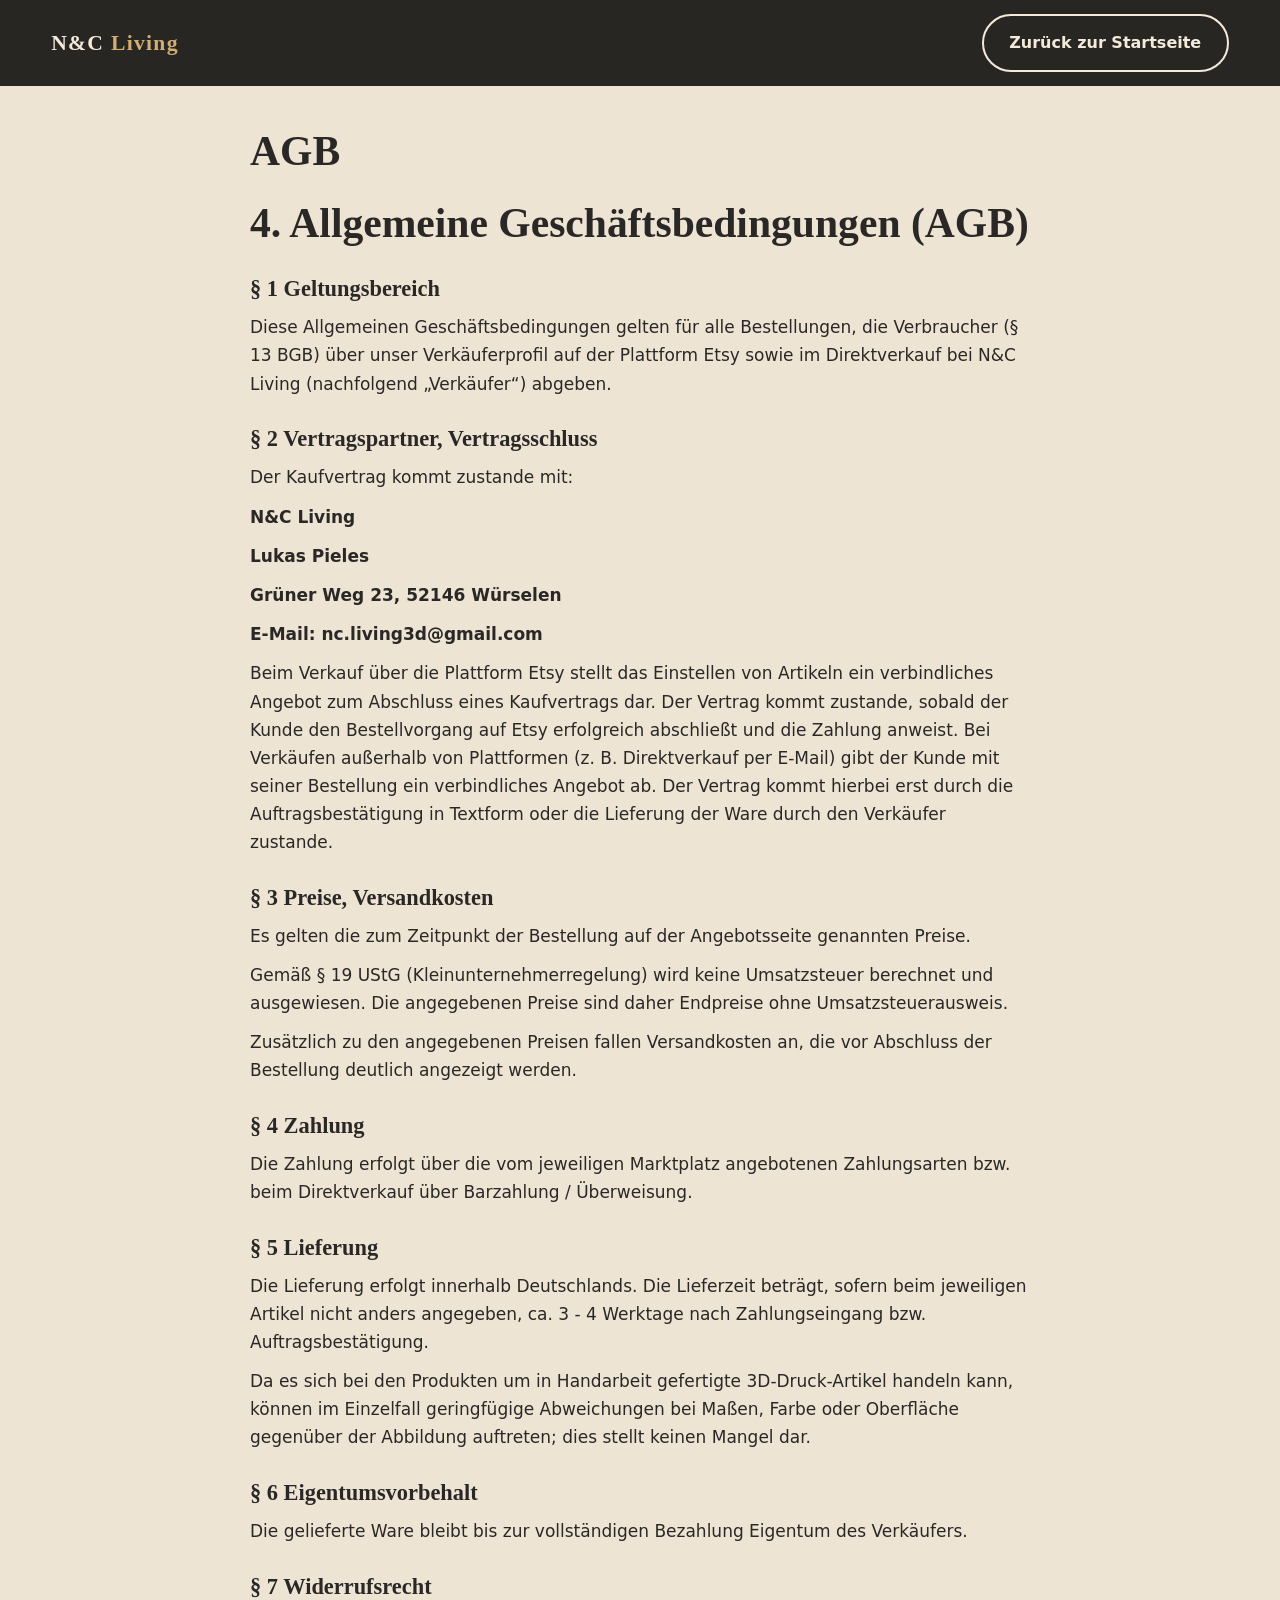
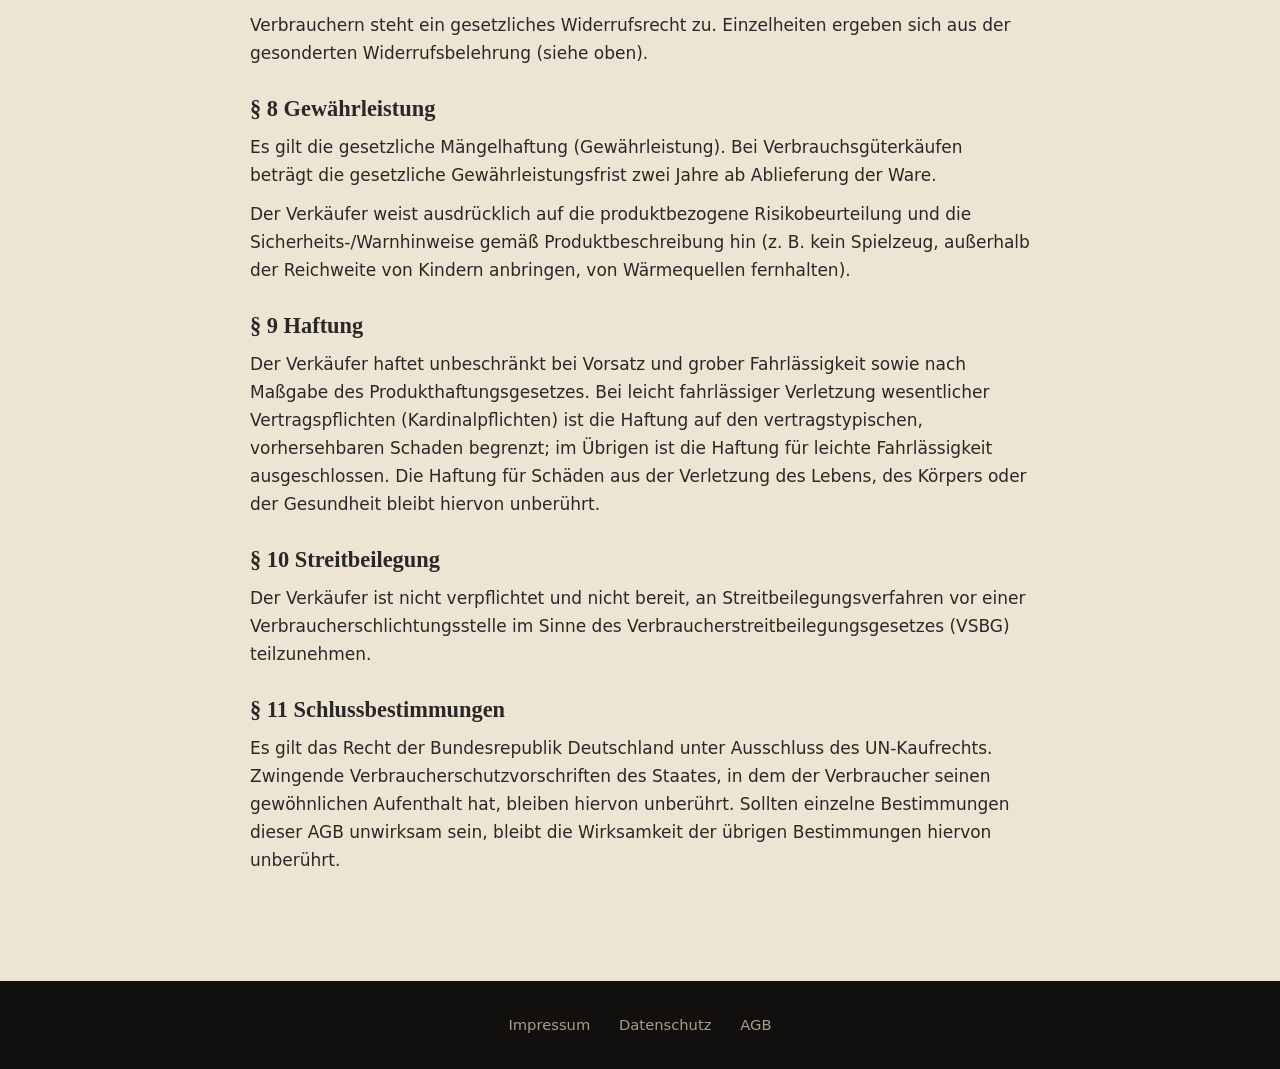
==== agb.html @ c2dffd03 "Add files via upload" ====
<!doctype html><html lang="de"><head><meta charset="utf-8"><meta name="viewport" content="width=device-width,initial-scale=1"><meta name="robots" content="noindex"><title>AGB – N&amp;C Living</title><link rel="stylesheet" href="style.css"></head><body class="legal"><header class="bar solid"><a class="brand" href="index.html">N&amp;C <span>Living</span></a><a class="btn ghost" href="index.html">Zurück zur Startseite</a></header><main class="doc"><h1>AGB</h1><h1>
4. Allgemeine Geschäftsbedingungen (AGB)</h1>
<h2>
§ 1 Geltungsbereich</h2>
<p>Diese Allgemeinen
Geschäftsbedingungen gelten für alle Bestellungen, die Verbraucher
(§ 13 BGB) über unser Verkäuferprofil auf der Plattform Etsy sowie
im Direktverkauf bei N&amp;C Living (nachfolgend „Verkäufer“)
abgeben.</p>
<h2>
§ 2 Vertragspartner, Vertragsschluss</h2>
<p>Der Kaufvertrag
kommt zustande mit:</p>
<p><b>N&amp;C Living</b></p>
<p><b>Lukas Pieles</b></p>
<p><b>Grüner Weg 23,
52146 Würselen</b></p>
<p><b>E-Mail:
nc.living3d@gmail.com</b></p>
<p>Beim Verkauf über die Plattform Etsy
stellt das Einstellen von Artikeln ein verbindliches Angebot zum
Abschluss eines Kaufvertrags dar. Der Vertrag kommt zustande, sobald
der Kunde den Bestellvorgang auf Etsy erfolgreich abschließt und die
Zahlung anweist. Bei Verkäufen außerhalb von Plattformen (z. B.
Direktverkauf per E-Mail) gibt der Kunde mit seiner Bestellung ein
verbindliches Angebot ab. Der Vertrag kommt hierbei erst durch die
Auftragsbestätigung in Textform oder die Lieferung der Ware durch
den Verkäufer zustande.</p>
<h2>
§ 3 Preise, Versandkosten</h2>
<p>Es gelten die zum
Zeitpunkt der Bestellung auf der Angebotsseite genannten Preise.</p>
<p>Gemäß § 19 UStG
(Kleinunternehmerregelung) wird keine Umsatzsteuer berechnet und
ausgewiesen. Die angegebenen Preise sind daher Endpreise ohne
Umsatzsteuerausweis.</p>
<p>Zusätzlich zu den
angegebenen Preisen fallen Versandkosten an, die vor Abschluss der
Bestellung deutlich angezeigt werden.</p>
<h2>
§ 4 Zahlung</h2>
<p>Die Zahlung
erfolgt über die vom jeweiligen Marktplatz angebotenen Zahlungsarten
bzw. beim Direktverkauf über Barzahlung / Überweisung.</p>
<h2>
§ 5 Lieferung</h2>
<p>Die Lieferung
erfolgt innerhalb Deutschlands. Die Lieferzeit beträgt, sofern beim
jeweiligen Artikel nicht anders angegeben, ca. 3 - 4 Werktage nach
Zahlungseingang bzw. Auftragsbestätigung.</p>
<p>Da es sich bei den
Produkten um in Handarbeit gefertigte 3D-Druck-Artikel handeln kann,
können im Einzelfall geringfügige Abweichungen bei Maßen, Farbe
oder Oberfläche gegenüber der Abbildung auftreten; dies stellt
keinen Mangel dar.</p>
<h2>
§ 6 Eigentumsvorbehalt</h2>
<p>Die gelieferte
Ware bleibt bis zur vollständigen Bezahlung Eigentum des Verkäufers.</p>
<h2>
§ 7 Widerrufsrecht</h2>
<p>Verbrauchern steht
ein gesetzliches Widerrufsrecht zu. Einzelheiten ergeben sich aus der
gesonderten Widerrufsbelehrung (siehe oben).</p>
<h2>
§ 8 Gewährleistung</h2>
<p>Es gilt die
gesetzliche Mängelhaftung (Gewährleistung). Bei
Verbrauchsgüterkäufen beträgt die gesetzliche Gewährleistungsfrist
zwei Jahre ab Ablieferung der Ware.</p>
<p>Der Verkäufer
weist ausdrücklich auf die produktbezogene Risikobeurteilung und die
Sicherheits-/Warnhinweise gemäß Produktbeschreibung hin (z. B. kein
Spielzeug, außerhalb der Reichweite von Kindern anbringen, von
Wärmequellen fernhalten).</p>
<h2>
§ 9 Haftung</h2>
<p>Der Verkäufer
haftet unbeschränkt bei Vorsatz und grober Fahrlässigkeit sowie
nach Maßgabe des Produkthaftungsgesetzes. Bei leicht fahrlässiger
Verletzung wesentlicher Vertragspflichten (Kardinalpflichten) ist die
Haftung auf den vertragstypischen, vorhersehbaren Schaden begrenzt;
im Übrigen ist die Haftung für leichte Fahrlässigkeit
ausgeschlossen. Die Haftung für Schäden aus der Verletzung des
Lebens, des Körpers oder der Gesundheit bleibt hiervon unberührt.</p>
<h2>
§ 10 Streitbeilegung</h2>
<p>Der Verkäufer ist
nicht verpflichtet und nicht bereit, an Streitbeilegungsverfahren vor
einer Verbraucherschlichtungsstelle im Sinne des
Verbraucherstreitbeilegungsgesetzes (VSBG) teilzunehmen.</p>
<h2>
§ 11 Schlussbestimmungen</h2>
<p>Es gilt das Recht
der Bundesrepublik Deutschland unter Ausschluss des UN-Kaufrechts.
Zwingende Verbraucherschutzvorschriften des Staates, in dem der
Verbraucher seinen gewöhnlichen Aufenthalt hat, bleiben hiervon
unberührt. Sollten einzelne Bestimmungen dieser AGB unwirksam sein,
bleibt die Wirksamkeit der übrigen Bestimmungen hiervon unberührt.</p>
</main><footer class="foot"><a href="impressum.html">Impressum</a><a href="datenschutz.html">Datenschutz</a><a href="agb.html">AGB</a></footer></body></html>
---- style.css ----
:root{--cream:#eee4d4;--sand:#e2d3bc;--ink:#2a2826;--coal:#1c1a18;--tan:#b58f62;--gold:#d2ae72;--brown:#5a4330;--serif:Georgia,"Iowan Old Style","Palatino Linotype",serif;--sans:system-ui,-apple-system,"Segoe UI",Roboto,sans-serif}
*{box-sizing:border-box;margin:0}html{scroll-behavior:smooth;scroll-padding-top:70px}
body{font:17px/1.65 var(--sans);color:var(--ink);background:var(--cream)}
img{max-width:100%;display:block}a{color:inherit}
:focus-visible{outline:3px solid var(--tan);outline-offset:3px}
h1,h2,h3{font-family:var(--serif);font-weight:600;line-height:1.15}
h2{font-size:clamp(2rem,4.6vw,3.4rem);margin-bottom:1rem}
.wrap{width:min(1120px,92%);margin:auto}
section{padding:clamp(4rem,9vw,8rem) 0}
.lead{max-width:60ch;font-size:1.15rem;color:#4b4640}
.progress{position:fixed;inset:0 auto auto 0;height:4px;width:100%;transform-origin:0 50%;transform:scaleX(0);background:repeating-linear-gradient(90deg,var(--tan) 0 6px,var(--gold) 6px 12px);z-index:60}
.bar{position:fixed;inset:0 0 auto;display:flex;justify-content:space-between;align-items:center;padding:.9rem 4%;z-index:50;transition:.3s}
.bar.solid,.bar.on{background:rgba(28,26,24,.94);backdrop-filter:blur(8px);color:#f3eadb}
.brand{font:600 1.35rem var(--serif);text-decoration:none;letter-spacing:.06em}.brand span{color:var(--gold)}
.bar nav{display:flex;gap:1.6rem}.bar nav a{text-decoration:none;font-size:.95rem}.bar nav a:hover{color:var(--gold)}
.btn{display:inline-block;padding:.85rem 1.6rem;border-radius:999px;background:var(--coal);color:#f3eadb;text-decoration:none;font-weight:600;border:2px solid var(--coal);transition:.25s;cursor:pointer;font-size:1rem}
.btn:hover{background:var(--tan);border-color:var(--tan);transform:translateY(-2px)}
.btn.gold{background:var(--gold);border-color:var(--gold);color:var(--coal)}.btn.gold:hover{background:#f0cf94}
.btn.ghost{background:transparent;color:inherit;border-color:currentColor}.btn.ghost:hover{background:var(--gold);color:var(--coal);border-color:var(--gold)}
/* Hero */
.hero{min-height:100svh;display:grid;place-items:center;text-align:center;padding:7rem 0 4rem;position:relative;overflow:hidden;background:repeating-linear-gradient(0deg,rgba(90,67,48,.05) 0 2px,transparent 2px 7px),radial-gradient(circle at 50% 35%,#f6efe3,var(--cream) 70%)}
.hero .logo{width:min(520px,80vw);margin:auto;mix-blend-mode:multiply;position:relative;clip-path:inset(0 0 100% 0);animation:print 2.6s cubic-bezier(.6,.1,.3,1) .3s forwards}
.hero .scan{position:absolute;left:50%;width:min(560px,86vw);height:3px;background:var(--tan);box-shadow:0 0 18px var(--gold);translate:-50% 0;opacity:0;animation:scan 2.6s cubic-bezier(.6,.1,.3,1) .3s}
@keyframes print{to{clip-path:inset(0)}}
@keyframes scan{0%{top:calc(50% - 300px);opacity:1}92%{opacity:1}100%{top:calc(50% + 220px);opacity:0}}
.hero .in{opacity:0;animation:fade 1s ease 2.6s forwards}@keyframes fade{to{opacity:1}}
.hero p{font:italic 1.3rem var(--serif);margin:.4rem 0 1.8rem;color:var(--brown)}
.hero .cta{display:flex;gap:1rem;justify-content:center;flex-wrap:wrap}
.hero .down{position:absolute;bottom:1.4rem;left:50%;translate:-50% 0;width:1px;height:46px;background:linear-gradient(var(--tan),transparent);animation:drip 2s infinite}
@keyframes drip{50%{height:20px}}
/* Über uns */
.about{display:grid;grid-template-columns:1.1fr .9fr;gap:clamp(2rem,6vw,5rem);align-items:center}
.photo{position:relative;border-radius:6px;overflow:hidden;box-shadow:0 30px 60px -25px rgba(42,40,38,.55)}
.photo img{width:100%;aspect-ratio:1;object-fit:cover;scale:1.15;transition:translate .1s linear}
/* Vorteile (dunkel) */
.dark{background:var(--coal);color:#efe5d3;background-image:repeating-linear-gradient(-55deg,rgba(210,174,114,.04) 0 2px,transparent 2px 9px)}
.dark h2{color:#fff}.dark .lead{color:#cbbfa9}
.feat{display:grid;grid-template-columns:repeat(auto-fit,minmax(230px,1fr));gap:1px;background:rgba(210,174,114,.25);margin-top:3rem;border:1px solid rgba(210,174,114,.25)}
.feat div{background:var(--coal);padding:2rem 1.6rem}
.feat h3{font-size:1.3rem;color:var(--gold);margin-bottom:.5rem}.feat p{color:#cbbfa9;font-size:.98rem}
/* Produkte */
.filter{display:flex;gap:.6rem;flex-wrap:wrap;margin:1.6rem 0 2.2rem}
.filter button{font:inherit;padding:.45rem 1.1rem;border-radius:999px;border:1.5px solid var(--brown);background:transparent;cursor:pointer;transition:.2s}
.filter button.act,.filter button:hover{background:var(--brown);color:#f3eadb}
.grid{display:grid;grid-template-columns:repeat(auto-fill,minmax(250px,1fr));gap:1.6rem}
.card{background:#f8f2e8;border-radius:6px;overflow:hidden;box-shadow:0 10px 30px -18px rgba(42,40,38,.6);transition:.35s;cursor:zoom-in;text-align:left;border:0;font:inherit;color:inherit;padding:0}
.card:hover{transform:translateY(-6px);box-shadow:0 26px 40px -20px rgba(42,40,38,.6)}
.card .im{aspect-ratio:1;background:repeating-linear-gradient(0deg,var(--sand) 0 3px,#e9dcc6 3px 7px);display:grid;place-items:center;overflow:hidden;font:italic 1rem var(--serif);color:var(--brown)}
.card img{width:100%;height:100%;object-fit:cover;transition:scale .6s}.card:hover img{scale:1.06}
.card .tx{padding:1.1rem 1.3rem 1.4rem}.card h3{font-size:1.25rem}.card small{color:var(--tan);font-weight:600}.card p{font-size:.95rem;margin-top:.3rem}
.card a{font-weight:600;font-size:.92rem;display:inline-block;margin-top:.6rem}
.lb{position:fixed;inset:0;background:rgba(20,18,16,.92);display:none;place-items:center;z-index:80;padding:5vw;cursor:zoom-out}.lb.open{display:grid}.lb img{max-height:88vh;border-radius:6px}
/* Ablauf */
.steps{display:grid;grid-template-columns:repeat(auto-fit,minmax(200px,1fr));gap:2rem;margin-top:3rem;counter-reset:s;position:relative}
.steps div{counter-increment:s;padding-top:1.6rem;border-top:3px solid var(--gold);position:relative}
.steps div::before{content:counter(s);position:absolute;top:-1.05rem;left:0;background:var(--coal);color:var(--gold);width:2rem;height:2rem;border-radius:50%;display:grid;place-items:center;font:600 .95rem var(--serif)}
.steps h3{font-size:1.2rem;color:#fff;margin:.4rem 0}.steps p{color:#cbbfa9;font-size:.96rem}
/* Pflege */
.care{display:grid;grid-template-columns:repeat(auto-fit,minmax(260px,1fr));gap:1.6rem;margin-top:2.4rem}
.care div{padding:1.6rem;border-left:3px solid var(--tan);background:#f6efe3}.care h3{font-size:1.2rem;margin-bottom:.5rem}.care li{margin:.35rem 0 0 1.1rem;font-size:.96rem}
/* Kaufen & Kontakt */
.shops{display:grid;grid-template-columns:repeat(auto-fit,minmax(230px,1fr));gap:1.4rem;margin-top:2.4rem}
.shop{display:block;padding:1.8rem;border:1px solid rgba(210,174,114,.45);text-decoration:none;transition:.3s;border-radius:6px}
.shop:hover{background:var(--gold);color:var(--coal);transform:translateY(-4px)}.shop b{font:600 1.5rem var(--serif);display:block}
.contact{text-align:center}.contact .lead{margin:0 auto 2rem}.contact .cta{display:flex;gap:1rem;justify-content:center;flex-wrap:wrap}
.addr{margin-top:2.4rem;color:var(--brown);font-size:.98rem}
.wa{position:fixed;right:1.2rem;bottom:1.2rem;z-index:55;width:58px;height:58px;border-radius:50%;background:#25d366;display:grid;place-items:center;box-shadow:0 8px 24px rgba(0,0,0,.35);transition:.25s}.wa:hover{scale:1.1}.wa svg{width:30px;fill:#fff}
.foot{background:#12100f;color:#a99d88;text-align:center;padding:2rem 4%;font-size:.92rem}.foot a{margin:0 .9rem;text-decoration:none}.foot a:hover{color:var(--gold)}.foot p{margin-top:.6rem}
.rv{opacity:0;translate:0 28px;transition:opacity .9s,translate .9s}.rv.in{opacity:1;translate:0 0}
/* Rechtstexte */
.doc{width:min(780px,90%);margin:auto;padding:8rem 0 4rem}.doc h1{font-size:2.6rem;margin-bottom:1.5rem}.doc p{margin:.7rem 0}.doc h2,.doc h3{font-size:1.4rem;margin:1.8rem 0 .4rem}.doc a{color:var(--brown)}.legal{background:var(--cream)}.legal .foot{margin-top:2rem}
@media(max-width:800px){.about{grid-template-columns:1fr}.bar nav{display:none}}
@media(prefers-reduced-motion:reduce){*{animation:none!important;transition:none!important}.hero .logo{clip-path:none}.hero .in,.rv{opacity:1;translate:0}.hero .scan{display:none}}
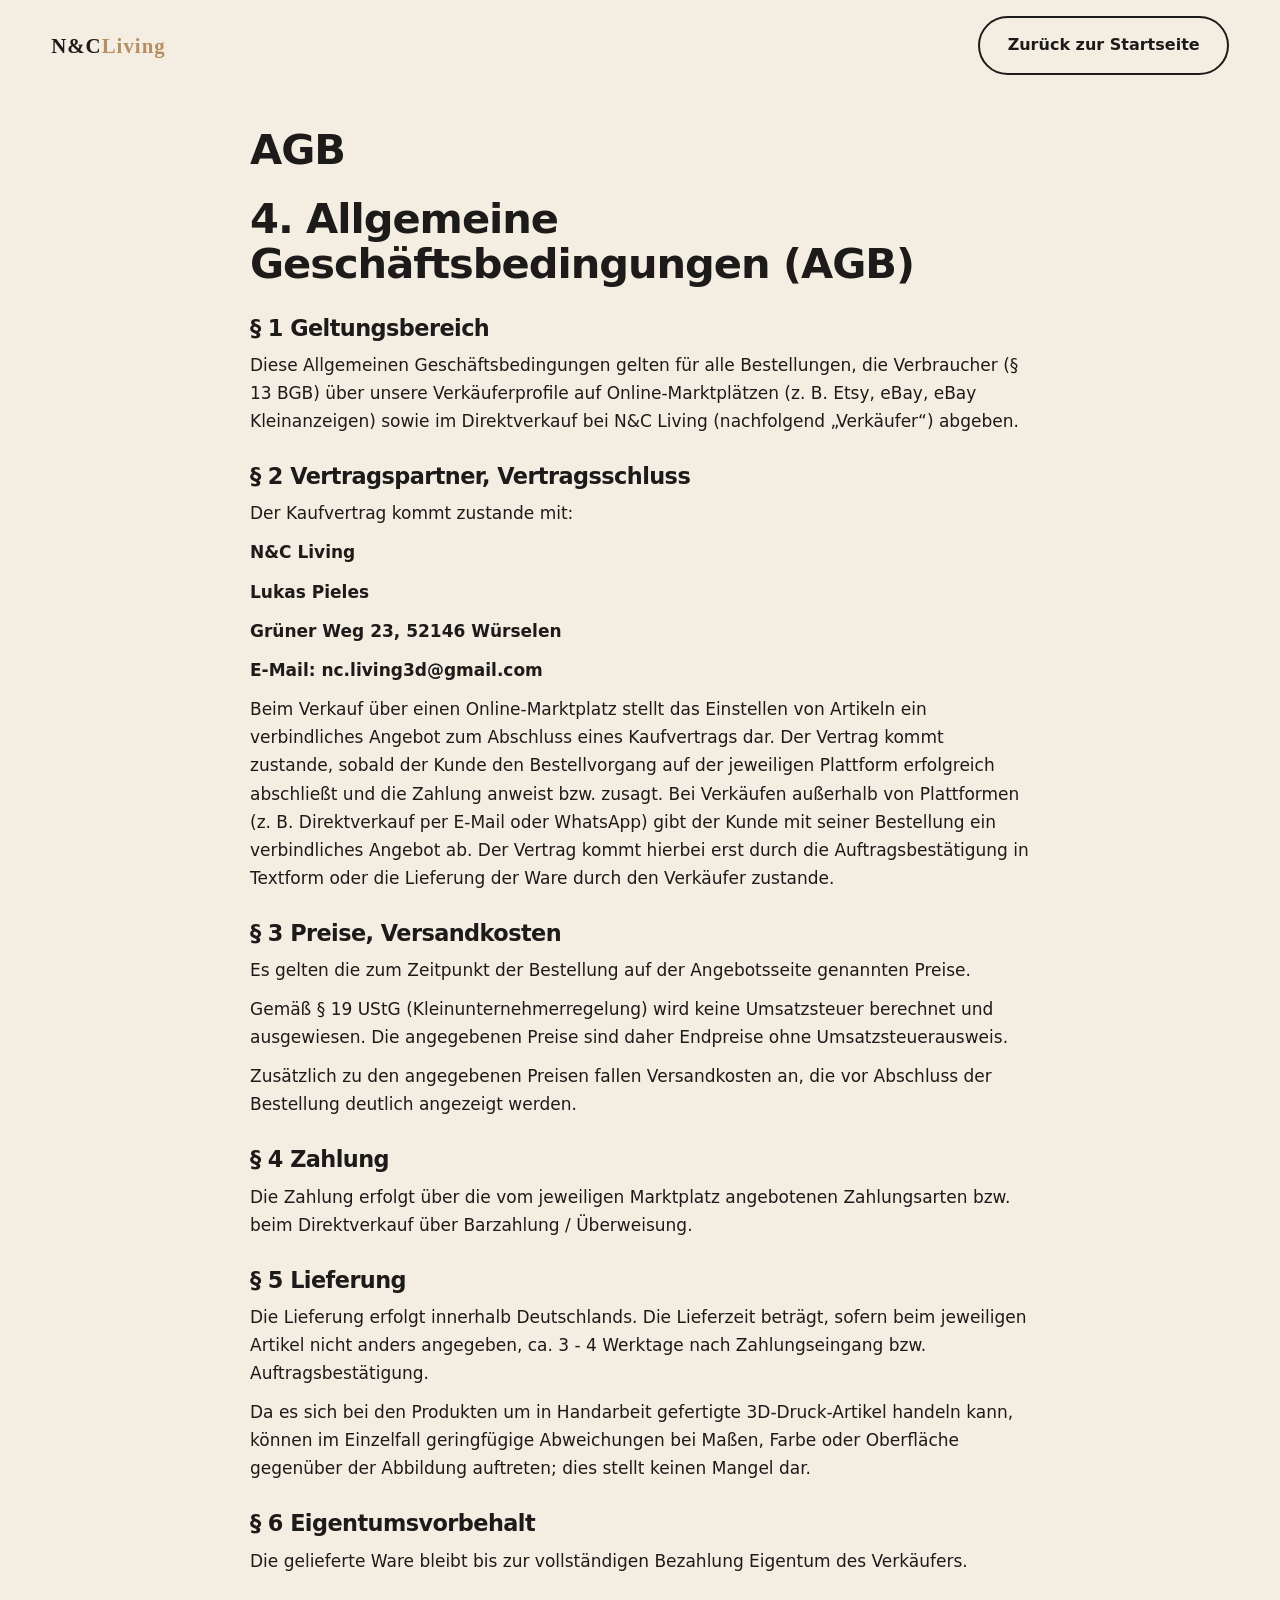
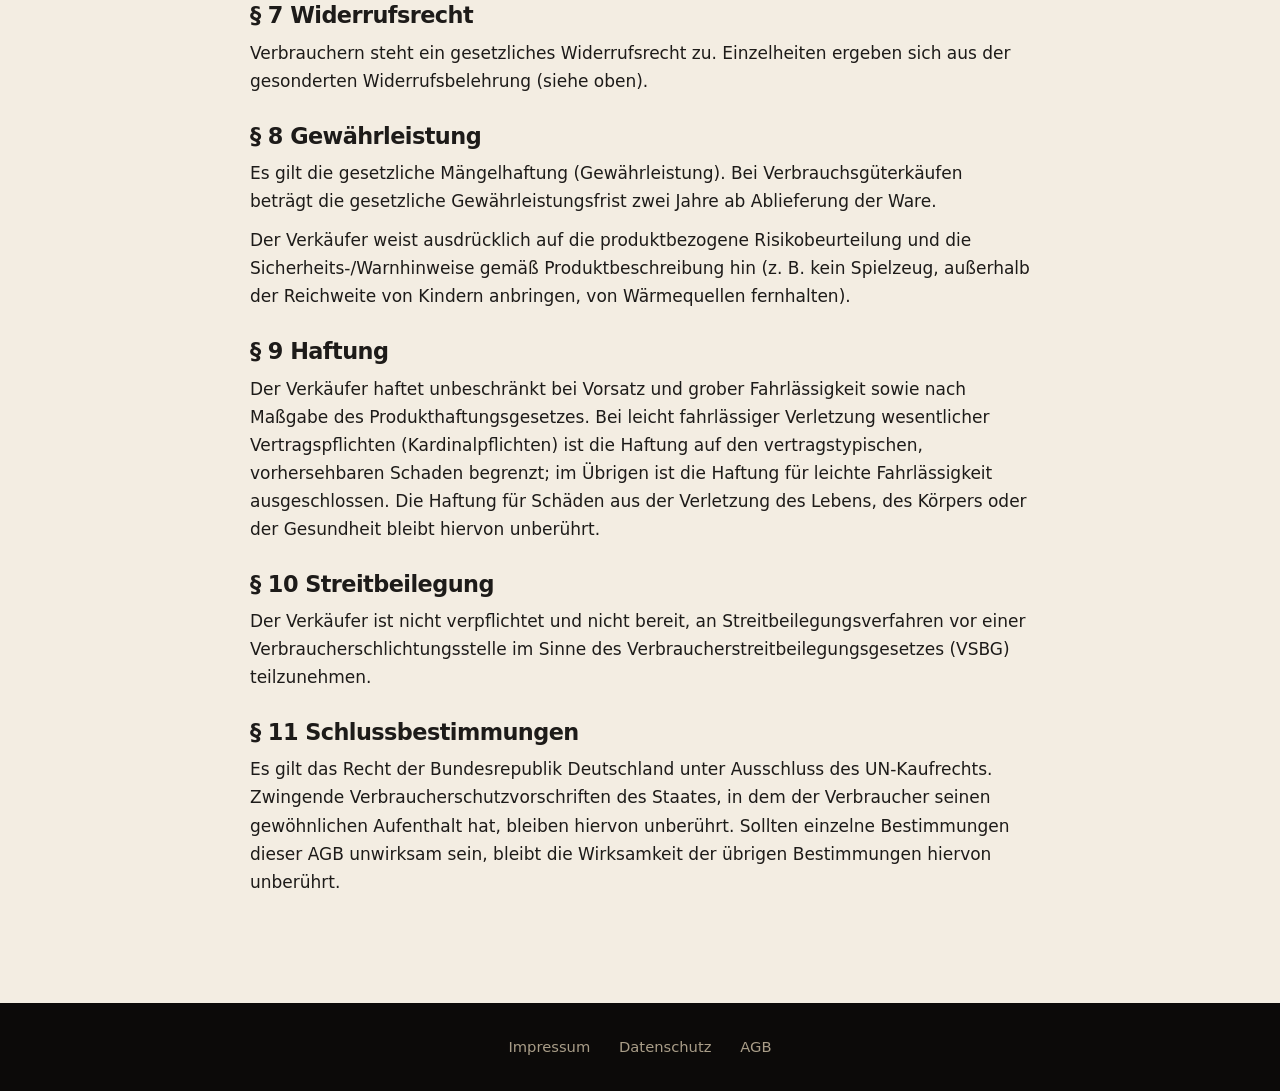
==== commit 7732c1a6: "Add files via upload" ====
--- a/agb.html
+++ b/agb.html
@@ -4,7 +4,8 @@
 § 1 Geltungsbereich</h2>
 <p>Diese Allgemeinen
 Geschäftsbedingungen gelten für alle Bestellungen, die Verbraucher
-(§ 13 BGB) über unser Verkäuferprofil auf der Plattform Etsy sowie
+(§ 13 BGB) über unsere Verkäuferprofile auf Online-Marktplätzen
+(z.&nbsp;B. Etsy, eBay, eBay Kleinanzeigen) sowie
 im Direktverkauf bei N&amp;C Living (nachfolgend „Verkäufer“)
 abgeben.</p>
 <h2>
@@ -17,12 +18,13 @@
 52146 Würselen</b></p>
 <p><b>E-Mail:
 nc.living3d@gmail.com</b></p>
-<p>Beim Verkauf über die Plattform Etsy
+<p>Beim Verkauf über einen Online-Marktplatz
 stellt das Einstellen von Artikeln ein verbindliches Angebot zum
 Abschluss eines Kaufvertrags dar. Der Vertrag kommt zustande, sobald
-der Kunde den Bestellvorgang auf Etsy erfolgreich abschließt und die
-Zahlung anweist. Bei Verkäufen außerhalb von Plattformen (z. B.
-Direktverkauf per E-Mail) gibt der Kunde mit seiner Bestellung ein
+der Kunde den Bestellvorgang auf der jeweiligen Plattform erfolgreich
+abschließt und die Zahlung anweist bzw. zusagt. Bei Verkäufen
+außerhalb von Plattformen (z. B. Direktverkauf per E-Mail oder
+WhatsApp) gibt der Kunde mit seiner Bestellung ein
 verbindliches Angebot ab. Der Vertrag kommt hierbei erst durch die
 Auftragsbestätigung in Textform oder die Lieferung der Ware durch
 den Verkäufer zustande.</p>
--- a/style.css
+++ b/style.css
@@ -1,73 +1,148 @@
-:root{--cream:#eee4d4;--sand:#e2d3bc;--ink:#2a2826;--coal:#1c1a18;--tan:#b58f62;--gold:#d2ae72;--brown:#5a4330;--serif:Georgia,"Iowan Old Style","Palatino Linotype",serif;--sans:system-ui,-apple-system,"Segoe UI",Roboto,sans-serif}
-*{box-sizing:border-box;margin:0}html{scroll-behavior:smooth;scroll-padding-top:70px}
-body{font:17px/1.65 var(--sans);color:var(--ink);background:var(--cream)}
+:root{--cream:#f3ede2;--sand:#e2d3bc;--ink:#1d1b19;--coal:#111;--tan:#b58f62;--gold:#d2ae72;--brown:#5a4330;--serif:Georgia,"Iowan Old Style","Palatino Linotype",serif;--sans:-apple-system,"SF Pro Display",system-ui,"Segoe UI",Roboto,sans-serif;--r:22px}
+*{box-sizing:border-box;margin:0}html{scroll-behavior:smooth;scroll-padding-top:76px}
+body{font:17px/1.65 var(--sans);color:var(--ink);background:var(--cream);-webkit-font-smoothing:antialiased}
 img{max-width:100%;display:block}a{color:inherit}
 :focus-visible{outline:3px solid var(--tan);outline-offset:3px}
-h1,h2,h3{font-family:var(--serif);font-weight:600;line-height:1.15}
-h2{font-size:clamp(2rem,4.6vw,3.4rem);margin-bottom:1rem}
+h1,h2,h3{font-family:var(--sans);font-weight:800;letter-spacing:-.025em;line-height:1.08}
+h1{font-size:clamp(2.5rem,6vw,4.3rem);margin-bottom:1.1rem}
+h2{font-size:clamp(2.1rem,5vw,3.6rem);margin-bottom:1rem;font-weight:700}
+.eyebrow{font:700 .82rem/1 var(--sans);letter-spacing:.14em;text-transform:uppercase;color:var(--tan);margin-bottom:1rem}
 .wrap{width:min(1120px,92%);margin:auto}
-section{padding:clamp(4rem,9vw,8rem) 0}
-.lead{max-width:60ch;font-size:1.15rem;color:#4b4640}
-.progress{position:fixed;inset:0 auto auto 0;height:4px;width:100%;transform-origin:0 50%;transform:scaleX(0);background:repeating-linear-gradient(90deg,var(--tan) 0 6px,var(--gold) 6px 12px);z-index:60}
-.bar{position:fixed;inset:0 0 auto;display:flex;justify-content:space-between;align-items:center;padding:.9rem 4%;z-index:50;transition:.3s}
-.bar.solid,.bar.on{background:rgba(28,26,24,.94);backdrop-filter:blur(8px);color:#f3eadb}
-.brand{font:600 1.35rem var(--serif);text-decoration:none;letter-spacing:.06em}.brand span{color:var(--gold)}
-.bar nav{display:flex;gap:1.6rem}.bar nav a{text-decoration:none;font-size:.95rem}.bar nav a:hover{color:var(--gold)}
-.btn{display:inline-block;padding:.85rem 1.6rem;border-radius:999px;background:var(--coal);color:#f3eadb;text-decoration:none;font-weight:600;border:2px solid var(--coal);transition:.25s;cursor:pointer;font-size:1rem}
-.btn:hover{background:var(--tan);border-color:var(--tan);transform:translateY(-2px)}
+section{padding:clamp(4.5rem,10vw,9rem) 0}
+.lead{max-width:56ch;font-size:1.2rem;color:#57524b;font-weight:400}
+.progress{position:fixed;inset:0 auto auto 0;height:3px;width:100%;transform-origin:0 50%;transform:scaleX(0);background:linear-gradient(90deg,var(--tan),var(--gold));z-index:60}
+.bar{position:fixed;inset:0 0 auto;display:flex;justify-content:space-between;align-items:center;padding:1rem 4%;z-index:50;transition:.35s}
+.bar.on{background:rgba(243,237,226,.75);backdrop-filter:saturate(180%) blur(16px);box-shadow:0 1px 0 rgba(0,0,0,.06)}
+.brand{font:600 1.3rem var(--serif);text-decoration:none;letter-spacing:.05em;display:flex;align-items:center}.brand span{color:var(--tan)}
+.brand-logo{height:42px;width:auto;display:block}
+.bar nav{display:flex;gap:1.7rem}.bar nav a{text-decoration:none;font-size:.95rem;font-weight:500;opacity:.8;transition:.2s}.bar nav a:hover{opacity:1}
+.btn{display:inline-block;padding:.9rem 1.7rem;border-radius:999px;background:var(--coal);color:#f3eadb;text-decoration:none;font-weight:600;border:2px solid var(--coal);transition:.3s cubic-bezier(.2,.8,.2,1);cursor:pointer;font-size:1rem}
+.btn:hover{background:var(--tan);border-color:var(--tan);transform:translateY(-2px) scale(1.02)}
 .btn.gold{background:var(--gold);border-color:var(--gold);color:var(--coal)}.btn.gold:hover{background:#f0cf94}
 .btn.ghost{background:transparent;color:inherit;border-color:currentColor}.btn.ghost:hover{background:var(--gold);color:var(--coal);border-color:var(--gold)}
+.icon-btn{display:inline-flex;align-items:center;gap:.4rem;padding:.65rem 1.1rem .65rem .9rem}
+.icon-btn svg{width:19px;height:19px;fill:currentColor;flex:none}
+.icon-btn span{font-size:.92rem}
+@media(max-width:360px){.icon-btn span{display:none}.icon-btn{padding:.7rem;border-radius:50%}}
 /* Hero */
-.hero{min-height:100svh;display:grid;place-items:center;text-align:center;padding:7rem 0 4rem;position:relative;overflow:hidden;background:repeating-linear-gradient(0deg,rgba(90,67,48,.05) 0 2px,transparent 2px 7px),radial-gradient(circle at 50% 35%,#f6efe3,var(--cream) 70%)}
-.hero .logo{width:min(520px,80vw);margin:auto;mix-blend-mode:multiply;position:relative;clip-path:inset(0 0 100% 0);animation:print 2.6s cubic-bezier(.6,.1,.3,1) .3s forwards}
-.hero .scan{position:absolute;left:50%;width:min(560px,86vw);height:3px;background:var(--tan);box-shadow:0 0 18px var(--gold);translate:-50% 0;opacity:0;animation:scan 2.6s cubic-bezier(.6,.1,.3,1) .3s}
-@keyframes print{to{clip-path:inset(0)}}
-@keyframes scan{0%{top:calc(50% - 300px);opacity:1}92%{opacity:1}100%{top:calc(50% + 220px);opacity:0}}
-.hero .in{opacity:0;animation:fade 1s ease 2.6s forwards}@keyframes fade{to{opacity:1}}
-.hero p{font:italic 1.3rem var(--serif);margin:.4rem 0 1.8rem;color:var(--brown)}
-.hero .cta{display:flex;gap:1rem;justify-content:center;flex-wrap:wrap}
-.hero .down{position:absolute;bottom:1.4rem;left:50%;translate:-50% 0;width:1px;height:46px;background:linear-gradient(var(--tan),transparent);animation:drip 2s infinite}
+.hero{position:relative;overflow:hidden;background:var(--cream);padding:9.5rem 0 5rem}
+.aura{position:absolute;inset:-10%;z-index:0;background:radial-gradient(38% 32% at 22% 20%,rgba(210,174,114,.45),transparent 70%),radial-gradient(42% 36% at 82% 30%,rgba(181,143,98,.35),transparent 70%),radial-gradient(50% 42% at 50% 90%,rgba(90,67,48,.16),transparent 70%);filter:blur(40px);animation:drift 22s ease-in-out infinite alternate}
+@keyframes drift{to{transform:translate(2%,-3%) scale(1.06)}}
+.hero-grid{position:relative;z-index:1;display:grid;grid-template-columns:1.05fr .95fr;gap:clamp(2rem,6vw,4.5rem);align-items:center;text-align:left}
+.hero-copy em{font-style:normal;color:var(--tan)}
+.hero .lead{font-size:1.15rem}
+.hero .cta{display:flex;gap:1rem;flex-wrap:wrap;margin-top:.4rem}
+.hero-art{position:relative}
+.hero-art .shot{width:100%;height:auto;display:block;border-radius:28px;box-shadow:0 40px 80px -30px rgba(20,15,10,.45)}
+.hero .down{position:absolute;bottom:1.4rem;left:50%;translate:-50% 0;width:1px;height:46px;background:linear-gradient(var(--tan),transparent);animation:drip 2s infinite;z-index:1}
 @keyframes drip{50%{height:20px}}
+@media(max-width:900px){.hero-grid{grid-template-columns:1fr;text-align:center}.hero .cta{justify-content:center}}
 /* Über uns */
-.about{display:grid;grid-template-columns:1.1fr .9fr;gap:clamp(2rem,6vw,5rem);align-items:center}
-.photo{position:relative;border-radius:6px;overflow:hidden;box-shadow:0 30px 60px -25px rgba(42,40,38,.55)}
-.photo img{width:100%;aspect-ratio:1;object-fit:cover;scale:1.15;transition:translate .1s linear}
+.story{max-width:62ch;margin:auto;text-align:center}
+.story .eyebrow{display:block}
+.stats{display:flex;gap:2.4rem;justify-content:center;flex-wrap:wrap;margin-top:2.6rem;padding-top:2.2rem;border-top:1px solid rgba(90,67,48,.18)}
+.stats div{text-align:center}.stats b{display:block;font:700 1.3rem var(--sans);letter-spacing:-.01em}.stats span{font-size:.85rem;color:#78715f;text-transform:uppercase;letter-spacing:.06em}
+/* Familie/Haustiere */
+.fam-grid{display:grid;grid-template-columns:repeat(auto-fit,minmax(280px,1fr));gap:1.6rem;margin-top:3rem}
+.fam-card{background:#fbf7f0;border-radius:var(--r);padding:2.4rem;box-shadow:0 20px 40px -28px rgba(30,25,20,.35);transition:.35s cubic-bezier(.2,.8,.2,1)}
+@media(hover:hover){.fam-card:hover{transform:translateY(-6px);box-shadow:0 30px 50px -25px rgba(30,25,20,.4)}}
+.fam-ic{width:52px;height:52px;border-radius:16px;background:linear-gradient(145deg,var(--gold),var(--tan));display:grid;place-items:center;margin-bottom:1.2rem}
+.fam-ic svg{width:26px;height:26px;fill:#241d15}
+.fam-card h3{font-size:1.3rem;margin-bottom:.5rem}.fam-card p{color:#57524b;font-size:.98rem}
 /* Vorteile (dunkel) */
-.dark{background:var(--coal);color:#efe5d3;background-image:repeating-linear-gradient(-55deg,rgba(210,174,114,.04) 0 2px,transparent 2px 9px)}
-.dark h2{color:#fff}.dark .lead{color:#cbbfa9}
-.feat{display:grid;grid-template-columns:repeat(auto-fit,minmax(230px,1fr));gap:1px;background:rgba(210,174,114,.25);margin-top:3rem;border:1px solid rgba(210,174,114,.25)}
-.feat div{background:var(--coal);padding:2rem 1.6rem}
-.feat h3{font-size:1.3rem;color:var(--gold);margin-bottom:.5rem}.feat p{color:#cbbfa9;font-size:.98rem}
+.dark{background:radial-gradient(120% 100% at 50% -10%,#231c14,var(--coal) 55%);color:#efe5d3}
+.dark h2{color:#fff}.dark .lead{color:#bcb2a0}
+.feat{display:grid;grid-template-columns:repeat(auto-fit,minmax(230px,1fr));gap:1rem;margin-top:3rem}
+.feat div{background:rgba(255,255,255,.04);border:1px solid rgba(255,255,255,.08);border-radius:var(--r);padding:2rem 1.7rem;transition:.35s}
+@media(hover:hover){.feat div:hover{background:rgba(255,255,255,.07);transform:translateY(-4px)}}
+.feat h3{font-size:1.3rem;color:var(--gold);margin-bottom:.5rem}.feat p{color:#bcb2a0;font-size:.98rem}
 /* Produkte */
 .filter{display:flex;gap:.6rem;flex-wrap:wrap;margin:1.6rem 0 2.2rem}
-.filter button{font:inherit;padding:.45rem 1.1rem;border-radius:999px;border:1.5px solid var(--brown);background:transparent;cursor:pointer;transition:.2s}
+.filter button{font:inherit;padding:.5rem 1.2rem;border-radius:999px;border:1.5px solid var(--brown);background:transparent;cursor:pointer;transition:.25s;font-weight:500}
 .filter button.act,.filter button:hover{background:var(--brown);color:#f3eadb}
 .grid{display:grid;grid-template-columns:repeat(auto-fill,minmax(250px,1fr));gap:1.6rem}
-.card{background:#f8f2e8;border-radius:6px;overflow:hidden;box-shadow:0 10px 30px -18px rgba(42,40,38,.6);transition:.35s;cursor:zoom-in;text-align:left;border:0;font:inherit;color:inherit;padding:0}
-.card:hover{transform:translateY(-6px);box-shadow:0 26px 40px -20px rgba(42,40,38,.6)}
-.card .im{aspect-ratio:1;background:repeating-linear-gradient(0deg,var(--sand) 0 3px,#e9dcc6 3px 7px);display:grid;place-items:center;overflow:hidden;font:italic 1rem var(--serif);color:var(--brown)}
+.card{background:#fbf7f0;border-radius:var(--r);overflow:hidden;box-shadow:0 16px 34px -22px rgba(30,25,20,.4);transition:.4s cubic-bezier(.2,.8,.2,1);cursor:zoom-in;text-align:left;border:0;font:inherit;color:inherit;padding:0}
+.card:hover{transform:translateY(-8px);box-shadow:0 34px 50px -24px rgba(30,25,20,.45)}
+.card .im{aspect-ratio:1;background:linear-gradient(160deg,var(--sand),#efe2c9);display:grid;place-items:center;overflow:hidden;font:italic 1rem var(--serif);color:var(--brown);position:relative}
+.card .im .count{position:absolute;right:.6rem;bottom:.6rem;background:rgba(17,17,17,.72);color:#f3eadb;font:600 .78rem var(--sans);padding:.25rem .55rem;border-radius:999px;letter-spacing:.02em}
 .card img{width:100%;height:100%;object-fit:cover;transition:scale .6s}.card:hover img{scale:1.06}
-.card .tx{padding:1.1rem 1.3rem 1.4rem}.card h3{font-size:1.25rem}.card small{color:var(--tan);font-weight:600}.card p{font-size:.95rem;margin-top:.3rem}
+.card .tx{padding:1.2rem 1.4rem 1.5rem}.card h3{font-size:1.25rem}.card small{color:var(--tan);font-weight:600}.card p{font-size:.95rem;margin-top:.3rem;color:#57524b}
 .card a{font-weight:600;font-size:.92rem;display:inline-block;margin-top:.6rem}
-.lb{position:fixed;inset:0;background:rgba(20,18,16,.92);display:none;place-items:center;z-index:80;padding:5vw;cursor:zoom-out}.lb.open{display:grid}.lb img{max-height:88vh;border-radius:6px}
-/* Ablauf */
-.steps{display:grid;grid-template-columns:repeat(auto-fit,minmax(200px,1fr));gap:2rem;margin-top:3rem;counter-reset:s;position:relative}
-.steps div{counter-increment:s;padding-top:1.6rem;border-top:3px solid var(--gold);position:relative}
-.steps div::before{content:counter(s);position:absolute;top:-1.05rem;left:0;background:var(--coal);color:var(--gold);width:2rem;height:2rem;border-radius:50%;display:grid;place-items:center;font:600 .95rem var(--serif)}
-.steps h3{font-size:1.2rem;color:#fff;margin:.4rem 0}.steps p{color:#cbbfa9;font-size:.96rem}
+.lb{position:fixed;inset:0;background:rgba(15,12,10,.94);display:none;place-items:center;z-index:80;padding:5vw;cursor:default}.lb.open{display:grid}.lb img{max-height:88vh;border-radius:var(--r);cursor:zoom-out}
+.lb-nav{position:fixed;top:50%;translate:0 -50%;width:52px;height:52px;border-radius:50%;border:0;background:rgba(255,255,255,.12);color:#fff;font-size:1.8rem;line-height:1;display:none;place-items:center;cursor:pointer;transition:.2s}
+.lb-nav:hover{background:rgba(255,255,255,.24)}
+.lb-prev{left:1.2rem}.lb-next{right:1.2rem}
+.lb-count{position:fixed;bottom:1.4rem;left:50%;translate:-50% 0;color:#cbbfa9;font:600 .85rem var(--sans);letter-spacing:.04em}
+/* Ablauf – spektakulär */
+.process{position:relative;overflow:hidden}
+.printer-anim{position:absolute;top:2.5rem;left:50%;translate:-50% 0;width:min(600px,90%);opacity:.5;pointer-events:none;z-index:0}
+.printer-anim svg{width:100%;height:auto;overflow:visible}
+.printer-anim .rail{stroke:rgba(210,174,114,.3);stroke-width:1.5}
+.printer-anim .head{fill:var(--gold);animation:head-move 3.6s cubic-bezier(.45,0,.55,1) infinite}
+.printer-anim .head rect:last-child{fill:rgba(210,174,114,.5)}
+@keyframes head-move{0%,100%{transform:translateX(30px)}50%{transform:translateX(570px)}}
+.printer-anim .lbar{fill:rgba(210,174,114,.55);transform-origin:300px 121px;animation:lb-grow 3.6s ease-in-out infinite}
+.printer-anim .lbar:nth-child(1){animation-delay:0s}
+.printer-anim .lbar:nth-child(2){animation-delay:.15s}
+.printer-anim .lbar:nth-child(3){animation-delay:.3s}
+.printer-anim .lbar:nth-child(4){animation-delay:.45s}
+.printer-anim .lbar:nth-child(5){animation-delay:.6s}
+.printer-anim .lbar:nth-child(6){animation-delay:.75s}
+@keyframes lb-grow{0%,15%{opacity:0;transform:scaleX(.4)}30%,85%{opacity:1;transform:scaleX(1)}100%{opacity:0;transform:scaleX(1)}}
+.process .wrap{position:relative;z-index:1}
+.steps{display:grid;grid-template-columns:repeat(auto-fit,minmax(230px,1fr));gap:1.4rem;margin-top:3.5rem;position:relative}
+.step{position:relative;background:rgba(255,255,255,.045);border:1px solid rgba(255,255,255,.09);border-radius:26px;padding:2.2rem 1.8rem 2rem;overflow:hidden;transition:.4s cubic-bezier(.2,.8,.2,1)}
+.step:hover{transform:translateY(-8px) scale(1.015);border-color:rgba(210,174,114,.5);box-shadow:0 30px 60px -25px rgba(0,0,0,.6)}
+.step .num{position:absolute;top:.4rem;right:.5rem;font:800 5.2rem/1 var(--sans);color:rgba(210,174,114,.16);letter-spacing:-.04em;pointer-events:none}
+.step h3{font-size:1.3rem;color:#fff;margin:1.6rem 0 .5rem}.step p{color:#bcb2a0;font-size:.96rem}
+.step .ic{width:46px;height:46px;border-radius:14px;background:linear-gradient(145deg,var(--gold),var(--tan));display:grid;place-items:center;position:relative;z-index:1}
+.step .ic svg{width:24px;height:24px;fill:#211a12}
+.step .layers{width:46px;height:40px;display:flex;flex-direction:column-reverse;gap:3px;position:relative;z-index:1}
+.step .layers i{display:block;height:5px;border-radius:2px;background:linear-gradient(90deg,var(--tan),var(--gold));width:0;transition:width .5s ease}
+/* Scroll-Story "Präzision" – Basisversion (ohne JS/bei reduzierter Bewegung: normale Bilder untereinander) */
+.rs-sticky{display:flex;flex-direction:column;gap:1.6rem}
+.rs-stage{display:grid;gap:1.6rem}
+.rs-img{width:100%;border-radius:26px;display:block;margin-bottom:1.2rem}
+.rs-cap{max-width:60ch;margin:0 auto 2.4rem;text-align:center}
+.rs-cap h3{color:#fff;font-size:1.4rem;margin-bottom:.5rem}
+.rs-cap p{color:#bcb2a0}
+.rs-dots{display:none}
+
+/* Erweiterte Version, wenn JS die Klasse rs-on setzt: Bild bleibt fixiert, Szenen blenden beim Scrollen über */
+.rs.rs-on{position:relative;height:300vh}
+.rs.rs-on .rs-sticky{position:sticky;top:0;height:100vh;height:100dvh;display:block;overflow:hidden}
+.rs.rs-on .rs-stage{position:absolute;inset:0;display:block}
+.rs.rs-on .rs-img{position:absolute;left:50%;top:30%;max-width:min(500px,74%);max-height:36vh;max-height:36dvh;width:auto;height:auto;object-fit:contain;margin:0;opacity:0;transform:translate(-50%,-50%) scale(.97);will-change:opacity,transform}
+
+.rs.rs-on .rs-cap{position:absolute;left:50%;bottom:5%;translate:-50% 0;opacity:0;margin:0;padding:0 1.2rem;max-width:320px}
+.rs.rs-on .rs-cap h3{font-size:1.15rem;line-height:1.25}
+.rs.rs-on .rs-cap p{font-size:.86rem;line-height:1.5}
+.rs.rs-on .rs-dots{display:flex;flex-direction:column;gap:.6rem;position:absolute;right:4%;top:50%;translate:0 -50%;z-index:2}
+
+.rs-bullets{list-style:none;padding:0;margin:.8rem 0 0;display:flex;flex-direction:column;gap:.4rem}
+.rs-bullets li{color:#bcb2a0;font-size:.86rem;position:relative;padding-left:1.1rem}
+.rs-bullets li::before{content:"";position:absolute;left:0;top:.5em;width:6px;height:6px;border-radius:50%;background:var(--gold)}
+
+.rs-dots span{width:8px;height:8px;border-radius:50%;background:rgba(255,255,255,.25);transition:background .3s}
+.rs-dots span.on{background:var(--gold)}
+.step:nth-child(1) .layers i:nth-child(1){width:40%}.step:nth-child(1) .layers i:nth-child(2){width:65%}.step:nth-child(1) .layers i:nth-child(3){width:85%}.step:nth-child(1) .layers i:nth-child(4){width:65%}.step:nth-child(1) .layers i:nth-child(5){width:40%}
+.step.in .layers i{animation:grow .5s ease backwards}
+.step.in .layers i:nth-child(1){animation-delay:.1s}.step.in .layers i:nth-child(2){animation-delay:.22s}.step.in .layers i:nth-child(3){animation-delay:.34s}.step.in .layers i:nth-child(4){animation-delay:.46s}.step.in .layers i:nth-child(5){animation-delay:.58s}
+@keyframes grow{from{width:0}}
 /* Pflege */
 .care{display:grid;grid-template-columns:repeat(auto-fit,minmax(260px,1fr));gap:1.6rem;margin-top:2.4rem}
-.care div{padding:1.6rem;border-left:3px solid var(--tan);background:#f6efe3}.care h3{font-size:1.2rem;margin-bottom:.5rem}.care li{margin:.35rem 0 0 1.1rem;font-size:.96rem}
+.care div{padding:1.8rem;border-radius:var(--r);background:#fbf7f0;box-shadow:0 14px 28px -22px rgba(30,25,20,.3)}
+.care h3{font-size:1.2rem;margin-bottom:.5rem}.care li{margin:.35rem 0 0 1.1rem;font-size:.96rem;color:#57524b}
 /* Kaufen & Kontakt */
 .shops{display:grid;grid-template-columns:repeat(auto-fit,minmax(230px,1fr));gap:1.4rem;margin-top:2.4rem}
-.shop{display:block;padding:1.8rem;border:1px solid rgba(210,174,114,.45);text-decoration:none;transition:.3s;border-radius:6px}
+.shop{display:block;padding:1.9rem;background:rgba(255,255,255,.05);border:1px solid rgba(255,255,255,.1);text-decoration:none;transition:.3s;border-radius:var(--r)}
 .shop:hover{background:var(--gold);color:var(--coal);transform:translateY(-4px)}.shop b{font:600 1.5rem var(--serif);display:block}
 .contact{text-align:center}.contact .lead{margin:0 auto 2rem}.contact .cta{display:flex;gap:1rem;justify-content:center;flex-wrap:wrap}
 .addr{margin-top:2.4rem;color:var(--brown);font-size:.98rem}
-.wa{position:fixed;right:1.2rem;bottom:1.2rem;z-index:55;width:58px;height:58px;border-radius:50%;background:#25d366;display:grid;place-items:center;box-shadow:0 8px 24px rgba(0,0,0,.35);transition:.25s}.wa:hover{scale:1.1}.wa svg{width:30px;fill:#fff}
-.foot{background:#12100f;color:#a99d88;text-align:center;padding:2rem 4%;font-size:.92rem}.foot a{margin:0 .9rem;text-decoration:none}.foot a:hover{color:var(--gold)}.foot p{margin-top:.6rem}
-.rv{opacity:0;translate:0 28px;transition:opacity .9s,translate .9s}.rv.in{opacity:1;translate:0 0}
+.wa{position:fixed;right:1.2rem;bottom:1.2rem;z-index:55;width:58px;height:58px;border-radius:50%;background:#25d366;display:grid;place-items:center;box-shadow:0 10px 26px rgba(0,0,0,.35);transition:.25s}.wa:hover{scale:1.1}.wa svg{width:30px;fill:#fff}
+.foot{background:#0c0a09;color:#a99d88;text-align:center;padding:2rem 4%;font-size:.92rem}.foot a{margin:0 .9rem;text-decoration:none}.foot a:hover{color:var(--gold)}.foot p{margin-top:.6rem}
+.rv{opacity:0;translate:0 28px;transition:opacity .9s cubic-bezier(.2,.8,.2,1),translate .9s cubic-bezier(.2,.8,.2,1)}.rv.in{opacity:1;translate:0 0}
 /* Rechtstexte */
 .doc{width:min(780px,90%);margin:auto;padding:8rem 0 4rem}.doc h1{font-size:2.6rem;margin-bottom:1.5rem}.doc p{margin:.7rem 0}.doc h2,.doc h3{font-size:1.4rem;margin:1.8rem 0 .4rem}.doc a{color:var(--brown)}.legal{background:var(--cream)}.legal .foot{margin-top:2rem}
-@media(max-width:800px){.about{grid-template-columns:1fr}.bar nav{display:none}}
-@media(prefers-reduced-motion:reduce){*{animation:none!important;transition:none!important}.hero .logo{clip-path:none}.hero .in,.rv{opacity:1;translate:0}.hero .scan{display:none}}
+@media(max-width:800px){.bar nav{display:none}.step .num{font-size:4rem}}
+@media(prefers-reduced-motion:reduce){*{animation:none!important;transition:none!important}.rv{opacity:1;translate:0}.aura,.printer-anim{display:none}}
